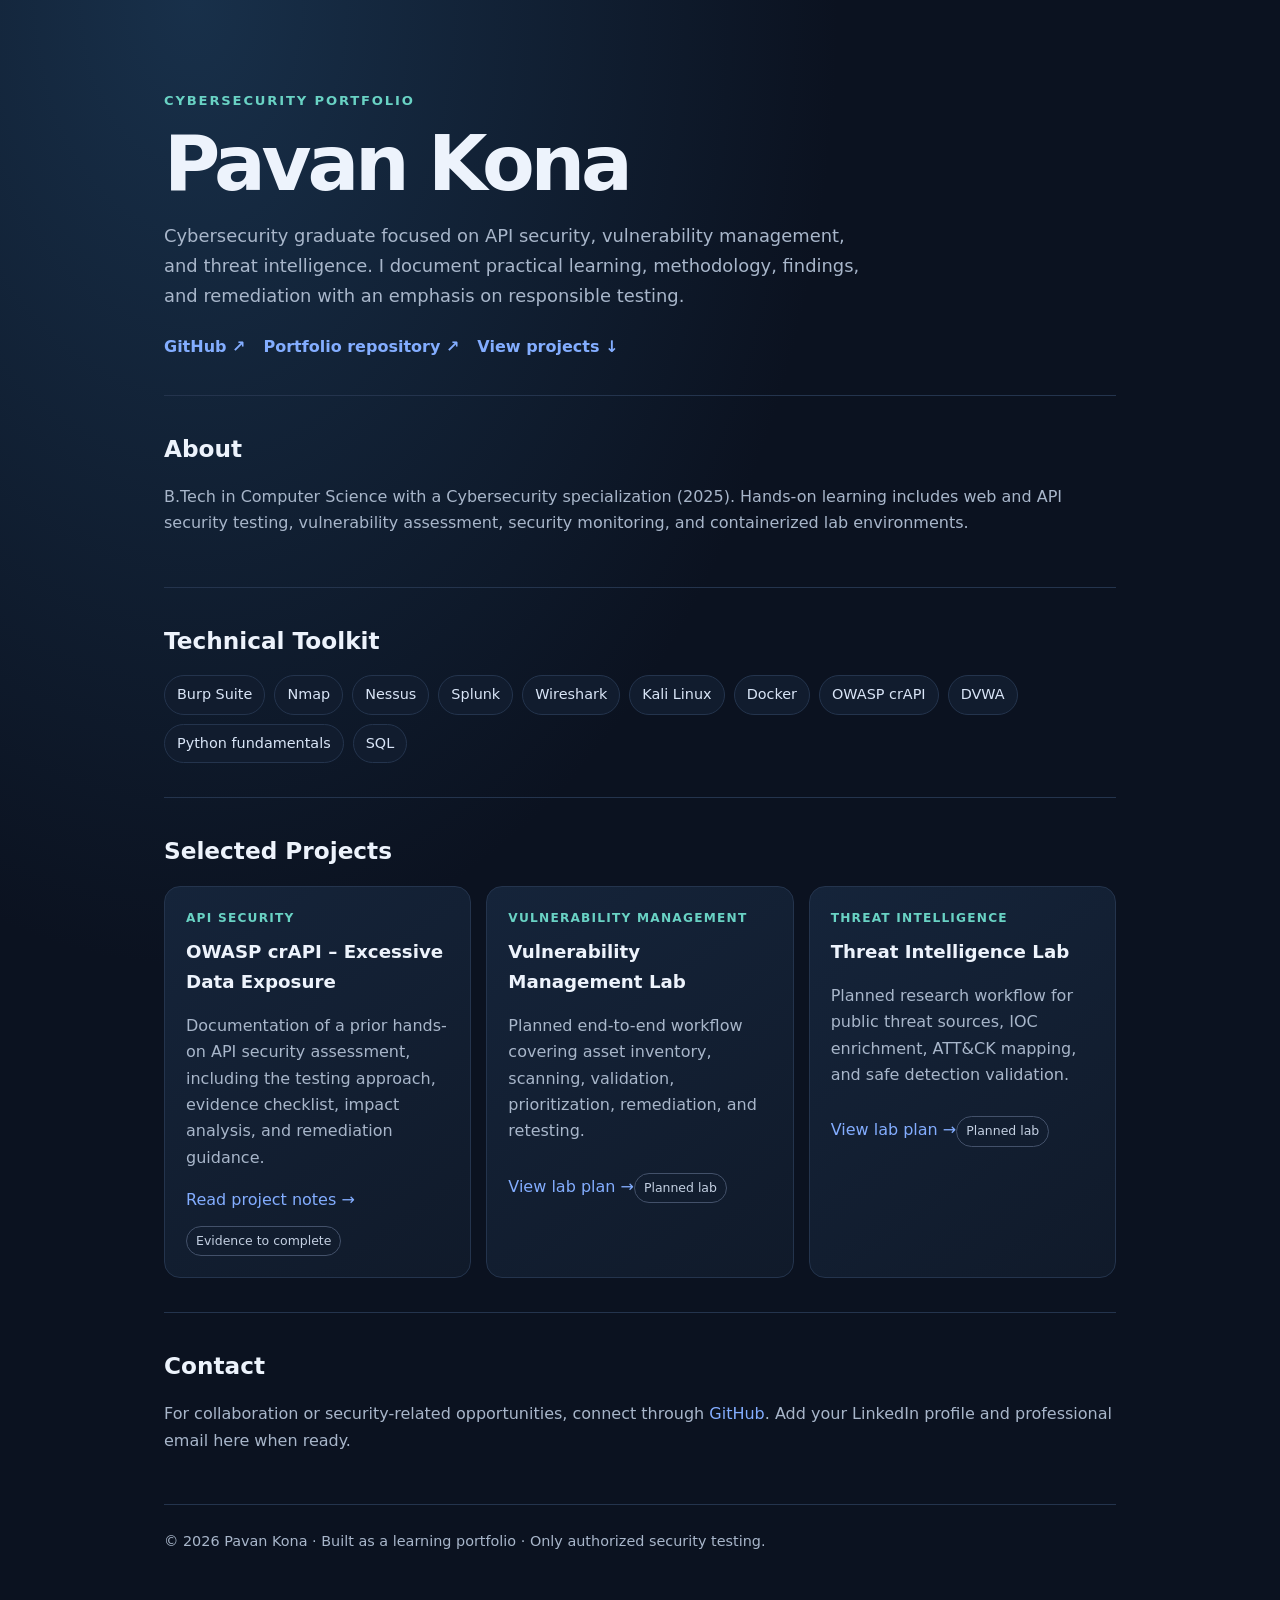
==== index.html @ 39f496d9 "Add portfolio file: index.html" ====
<!doctype html>
<html lang="en">
<head>
  <meta charset="utf-8">
  <meta name="viewport" content="width=device-width, initial-scale=1">
  <meta name="description" content="Pavan Kona's cybersecurity portfolio — API security, vulnerability management and threat intelligence.">
  <meta name="theme-color" content="#0b1220">
  <title>Pavan Kona | Cybersecurity Portfolio</title>
  <style>
    :root{color-scheme:dark;--bg:#0b1220;--panel:#121d30;--text:#edf3fc;--muted:#a8b6ca;--line:#24344d;--accent:#69d2c4;--blue:#83adff}
    *{box-sizing:border-box}body{margin:0;background:radial-gradient(ellipse at 15% 0%,#18304a 0,transparent 42%),var(--bg);color:var(--text);font:16px/1.65 Inter,ui-sans-serif,system-ui,-apple-system,"Segoe UI",sans-serif}
    a{color:var(--blue);text-decoration:none}a:hover{text-decoration:underline}.wrap{max-width:1000px;margin:auto;padding:48px 24px 72px}
    header{padding:42px 0 34px;border-bottom:1px solid var(--line)}.eyebrow{color:var(--accent);font-size:.82rem;font-weight:700;letter-spacing:.14em;text-transform:uppercase}
    h1{font-size:clamp(2.5rem,7vw,4.8rem);line-height:1.04;letter-spacing:-.055em;margin:12px 0}header p{color:var(--muted);max-width:700px;font-size:1.12rem}
    .links{display:flex;gap:18px;flex-wrap:wrap;margin-top:24px}.links a{font-weight:650}.section{padding:34px 0;border-bottom:1px solid var(--line)}h2{font-size:1.45rem;margin:0 0 15px}p{color:var(--muted)}
    .chips{display:flex;flex-wrap:wrap;gap:9px}.chip{border:1px solid var(--line);background:#111c2e;color:#d9e5f7;border-radius:999px;padding:7px 12px;font-size:.9rem}
    .grid{display:grid;grid-template-columns:repeat(auto-fit,minmax(250px,1fr));gap:15px}.card{background:linear-gradient(145deg,#15243a,#101a2a);border:1px solid var(--line);border-radius:16px;padding:21px;min-height:210px}.card h3{margin:9px 0 7px;font-size:1.14rem}.tag{color:var(--accent);font-size:.76rem;font-weight:750;text-transform:uppercase;letter-spacing:.1em}.status{display:inline-block;margin-top:12px;padding:4px 9px;border:1px solid #43516a;border-radius:999px;color:#c4d0e2;font-size:.78rem}
    footer{padding-top:25px;color:var(--muted);font-size:.9rem}@media(max-width:600px){.wrap{padding:28px 18px 50px}header{padding-top:26px}}
  </style>
</head>
<body><main class="wrap">
  <header>
    <div class="eyebrow">Cybersecurity Portfolio</div>
    <h1>Pavan Kona</h1>
    <p>Cybersecurity graduate focused on API security, vulnerability management, and threat intelligence. I document practical learning, methodology, findings, and remediation with an emphasis on responsible testing.</p>
    <nav class="links" aria-label="Profile links"><a href="https://github.com/pavan2572">GitHub ↗</a><a href="https://github.com/pavan2572/pavan-kona-cybersecurity-portfolio">Portfolio repository ↗</a><a href="#projects">View projects ↓</a></nav>
  </header>
  <section class="section"><h2>About</h2><p>B.Tech in Computer Science with a Cybersecurity specialization (2025). Hands-on learning includes web and API security testing, vulnerability assessment, security monitoring, and containerized lab environments.</p></section>
  <section class="section"><h2>Technical Toolkit</h2><div class="chips"><span class="chip">Burp Suite</span><span class="chip">Nmap</span><span class="chip">Nessus</span><span class="chip">Splunk</span><span class="chip">Wireshark</span><span class="chip">Kali Linux</span><span class="chip">Docker</span><span class="chip">OWASP crAPI</span><span class="chip">DVWA</span><span class="chip">Python fundamentals</span><span class="chip">SQL</span></div></section>
  <section class="section" id="projects"><h2>Selected Projects</h2><div class="grid">
    <article class="card"><div class="tag">API Security</div><h3>OWASP crAPI – Excessive Data Exposure</h3><p>Documentation of a prior hands-on API security assessment, including the testing approach, evidence checklist, impact analysis, and remediation guidance.</p><a href="projects/crapi-api-security/README.md">Read project notes →</a><div class="status">Evidence to complete</div></article>
    <article class="card"><div class="tag">Vulnerability Management</div><h3>Vulnerability Management Lab</h3><p>Planned end-to-end workflow covering asset inventory, scanning, validation, prioritization, remediation, and retesting.</p><a href="projects/vulnerability-management/README.md">View lab plan →</a><div class="status">Planned lab</div></article>
    <article class="card"><div class="tag">Threat Intelligence</div><h3>Threat Intelligence Lab</h3><p>Planned research workflow for public threat sources, IOC enrichment, ATT&amp;CK mapping, and safe detection validation.</p><a href="projects/threat-intelligence/README.md">View lab plan →</a><div class="status">Planned lab</div></article>
  </div></section>
  <section class="section"><h2>Contact</h2><p>For collaboration or security-related opportunities, connect through <a href="https://github.com/pavan2572">GitHub</a>. Add your LinkedIn profile and professional email here when ready.</p></section>
  <footer>© 2026 Pavan Kona · Built as a learning portfolio · Only authorized security testing.</footer>
</main></body></html>
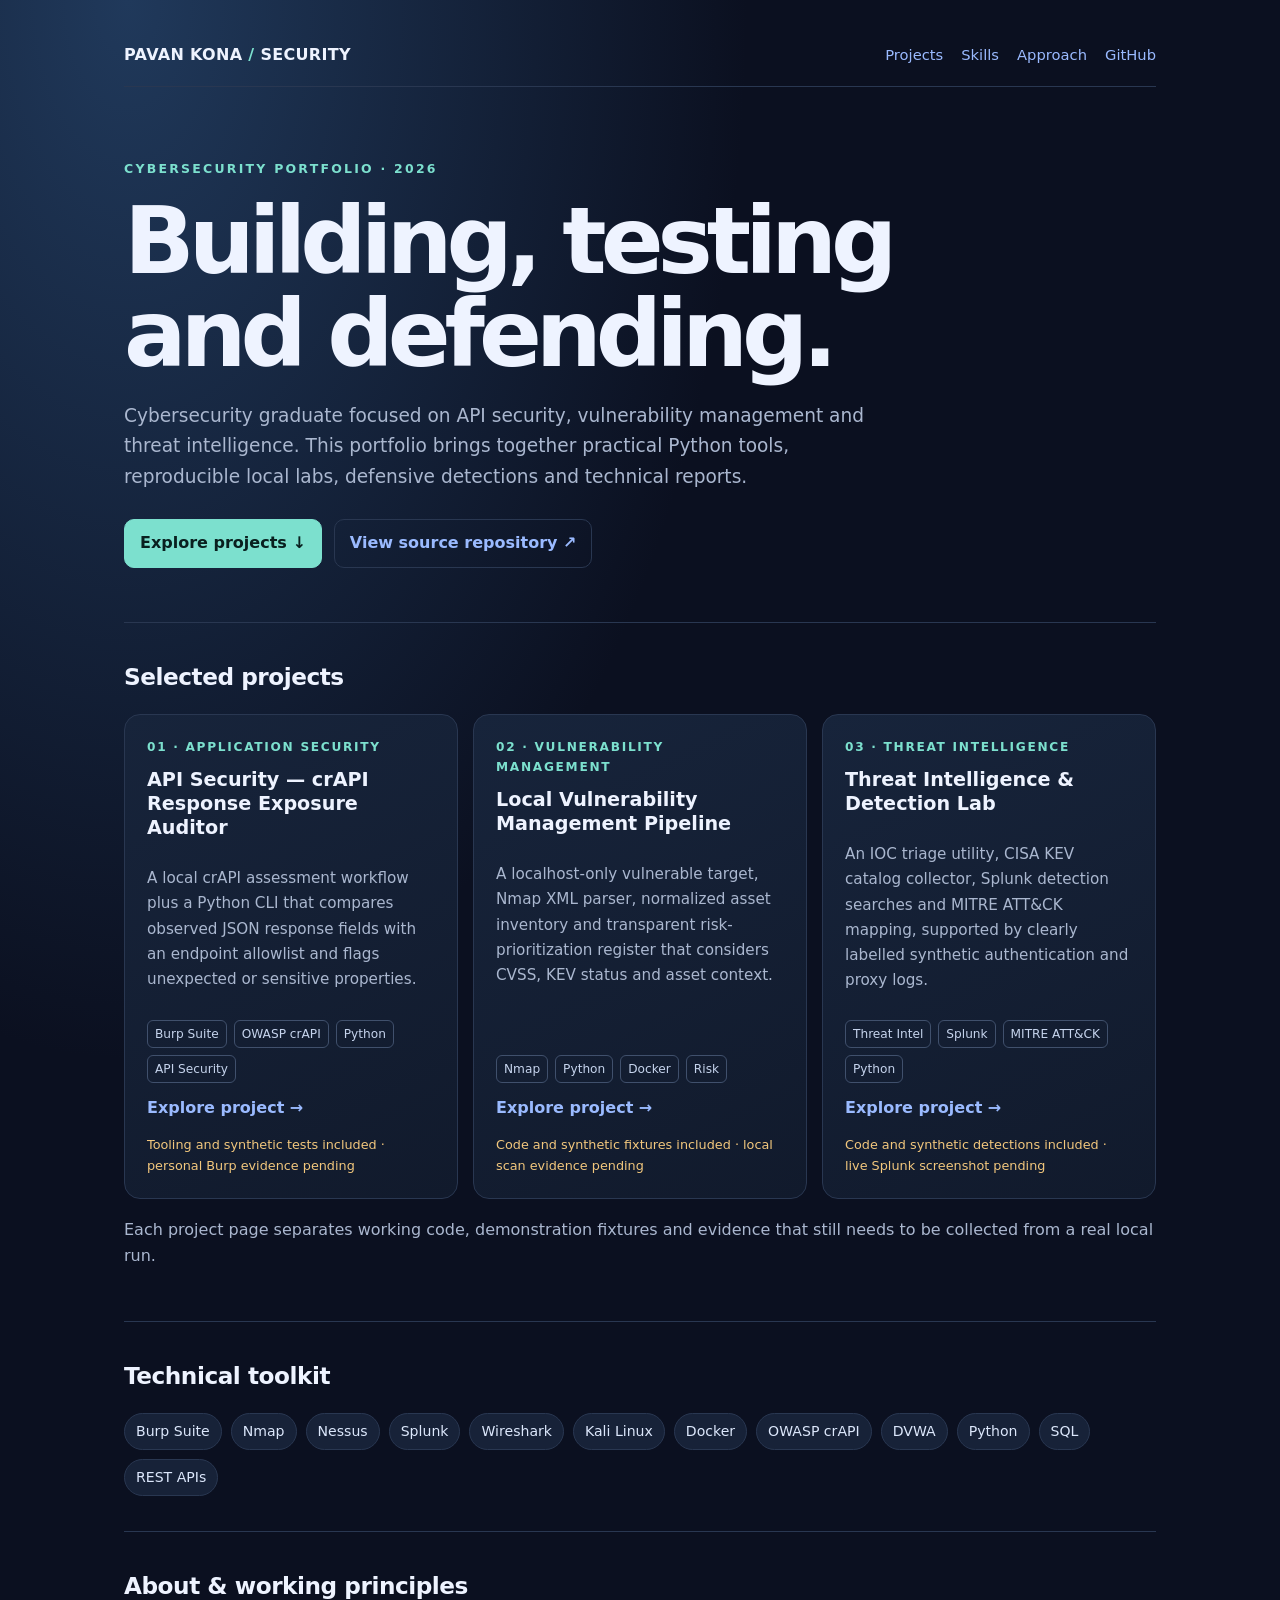
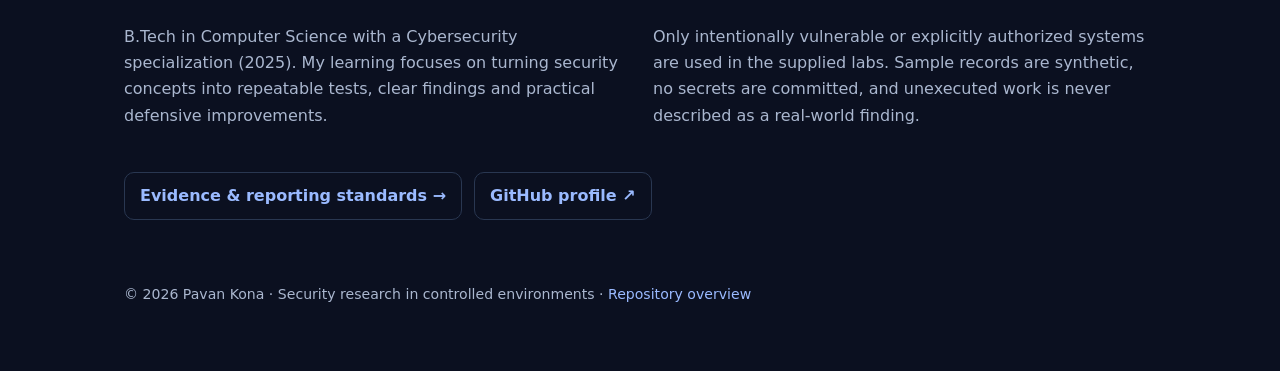
==== commit c3ef9bf4: "Build reproducible cybersecurity portfolio projects and automated tests" ====
--- a/index.html
+++ b/index.html
@@ -1,37 +1,25 @@
 <!doctype html>
 <html lang="en">
 <head>
-  <meta charset="utf-8">
-  <meta name="viewport" content="width=device-width, initial-scale=1">
-  <meta name="description" content="Pavan Kona's cybersecurity portfolio — API security, vulnerability management and threat intelligence.">
-  <meta name="theme-color" content="#0b1220">
-  <title>Pavan Kona | Cybersecurity Portfolio</title>
-  <style>
-    :root{color-scheme:dark;--bg:#0b1220;--panel:#121d30;--text:#edf3fc;--muted:#a8b6ca;--line:#24344d;--accent:#69d2c4;--blue:#83adff}
-    *{box-sizing:border-box}body{margin:0;background:radial-gradient(ellipse at 15% 0%,#18304a 0,transparent 42%),var(--bg);color:var(--text);font:16px/1.65 Inter,ui-sans-serif,system-ui,-apple-system,"Segoe UI",sans-serif}
-    a{color:var(--blue);text-decoration:none}a:hover{text-decoration:underline}.wrap{max-width:1000px;margin:auto;padding:48px 24px 72px}
-    header{padding:42px 0 34px;border-bottom:1px solid var(--line)}.eyebrow{color:var(--accent);font-size:.82rem;font-weight:700;letter-spacing:.14em;text-transform:uppercase}
-    h1{font-size:clamp(2.5rem,7vw,4.8rem);line-height:1.04;letter-spacing:-.055em;margin:12px 0}header p{color:var(--muted);max-width:700px;font-size:1.12rem}
-    .links{display:flex;gap:18px;flex-wrap:wrap;margin-top:24px}.links a{font-weight:650}.section{padding:34px 0;border-bottom:1px solid var(--line)}h2{font-size:1.45rem;margin:0 0 15px}p{color:var(--muted)}
-    .chips{display:flex;flex-wrap:wrap;gap:9px}.chip{border:1px solid var(--line);background:#111c2e;color:#d9e5f7;border-radius:999px;padding:7px 12px;font-size:.9rem}
-    .grid{display:grid;grid-template-columns:repeat(auto-fit,minmax(250px,1fr));gap:15px}.card{background:linear-gradient(145deg,#15243a,#101a2a);border:1px solid var(--line);border-radius:16px;padding:21px;min-height:210px}.card h3{margin:9px 0 7px;font-size:1.14rem}.tag{color:var(--accent);font-size:.76rem;font-weight:750;text-transform:uppercase;letter-spacing:.1em}.status{display:inline-block;margin-top:12px;padding:4px 9px;border:1px solid #43516a;border-radius:999px;color:#c4d0e2;font-size:.78rem}
-    footer{padding-top:25px;color:var(--muted);font-size:.9rem}@media(max-width:600px){.wrap{padding:28px 18px 50px}header{padding-top:26px}}
-  </style>
+<meta charset="utf-8">
+<meta name="viewport" content="width=device-width,initial-scale=1">
+<meta name="description" content="Pavan Kona's cybersecurity portfolio: API security, vulnerability management, threat intelligence and defensive engineering.">
+<meta name="theme-color" content="#0b1020">
+<title>Pavan Kona | Cybersecurity</title>
+<style>
+:root{color-scheme:dark;--bg:#0b1020;--panel:#121a2c;--panel2:#172238;--ink:#eef3ff;--muted:#aab7cf;--line:#293751;--accent:#7ce0ce;--blue:#9abaff;--amber:#f2c77d}
+*{box-sizing:border-box}html{scroll-behavior:smooth}body{margin:0;background:radial-gradient(ellipse at 10% 0%,#20395b 0,transparent 38%),var(--bg);color:var(--ink);font:16px/1.65 Inter,ui-sans-serif,system-ui,-apple-system,"Segoe UI",sans-serif}a{color:var(--blue);text-decoration:none}a:hover{text-decoration:underline}.wrap{max-width:1080px;margin:auto;padding:34px 24px 64px}.top{display:flex;justify-content:space-between;gap:18px;align-items:center;border-bottom:1px solid var(--line);padding:8px 0 18px}.brand{font-weight:750;letter-spacing:.02em}.nav{display:flex;gap:18px;flex-wrap:wrap;font-size:.92rem}.hero{padding:72px 0 54px;max-width:820px}.eyebrow{color:var(--accent);font-size:.78rem;letter-spacing:.18em;text-transform:uppercase;font-weight:800}.hero h1{font-size:clamp(3rem,8vw,5.8rem);line-height:1;letter-spacing:-.065em;margin:15px 0 20px}.hero p{font-size:1.16rem;color:var(--muted);max-width:740px}.actions{display:flex;gap:12px;flex-wrap:wrap;margin-top:27px}.action{display:inline-block;border:1px solid var(--line);border-radius:10px;padding:10px 15px;font-weight:700}.action.primary{background:var(--accent);color:#09201f;border-color:var(--accent)}section{padding:35px 0;border-top:1px solid var(--line)}h2{font-size:1.45rem;margin:0 0 18px;letter-spacing:-.02em}.muted{color:var(--muted)}.chips{display:flex;gap:9px;flex-wrap:wrap}.chip{background:var(--panel2);border:1px solid var(--line);border-radius:999px;padding:6px 11px;font-size:.88rem;color:#dce7fb}.grid{display:grid;grid-template-columns:repeat(auto-fit,minmax(260px,1fr));gap:15px}.card{background:linear-gradient(155deg,#17243b,#111a2c);border:1px solid var(--line);border-radius:16px;padding:22px;display:flex;flex-direction:column;min-height:278px}.kicker{color:var(--accent);font-size:.76rem;letter-spacing:.14em;text-transform:uppercase;font-weight:800}.card h3{font-size:1.2rem;line-height:1.25;margin:11px 0}.card p{color:var(--muted);font-size:.95rem;flex:1}.card a{font-weight:700}.tags{display:flex;gap:7px;flex-wrap:wrap;margin:12px 0}.tag{border:1px solid #40506c;border-radius:6px;padding:3px 7px;color:#c6d4ed;font-size:.76rem}.status{font-size:.8rem;color:var(--amber);margin-top:12px}.two{display:grid;grid-template-columns:1fr 1fr;gap:26px}.two p{margin-top:0;color:var(--muted)}footer{padding-top:28px;color:var(--muted);font-size:.88rem}@media(max-width:650px){.wrap{padding:20px 17px 45px}.top{align-items:flex-start;flex-direction:column}.hero{padding:48px 0 38px}.two{grid-template-columns:1fr}}
+</style>
 </head>
 <body><main class="wrap">
-  <header>
-    <div class="eyebrow">Cybersecurity Portfolio</div>
-    <h1>Pavan Kona</h1>
-    <p>Cybersecurity graduate focused on API security, vulnerability management, and threat intelligence. I document practical learning, methodology, findings, and remediation with an emphasis on responsible testing.</p>
-    <nav class="links" aria-label="Profile links"><a href="https://github.com/pavan2572">GitHub ↗</a><a href="https://github.com/pavan2572/pavan-kona-cybersecurity-portfolio">Portfolio repository ↗</a><a href="#projects">View projects ↓</a></nav>
-  </header>
-  <section class="section"><h2>About</h2><p>B.Tech in Computer Science with a Cybersecurity specialization (2025). Hands-on learning includes web and API security testing, vulnerability assessment, security monitoring, and containerized lab environments.</p></section>
-  <section class="section"><h2>Technical Toolkit</h2><div class="chips"><span class="chip">Burp Suite</span><span class="chip">Nmap</span><span class="chip">Nessus</span><span class="chip">Splunk</span><span class="chip">Wireshark</span><span class="chip">Kali Linux</span><span class="chip">Docker</span><span class="chip">OWASP crAPI</span><span class="chip">DVWA</span><span class="chip">Python fundamentals</span><span class="chip">SQL</span></div></section>
-  <section class="section" id="projects"><h2>Selected Projects</h2><div class="grid">
-    <article class="card"><div class="tag">API Security</div><h3>OWASP crAPI – Excessive Data Exposure</h3><p>Documentation of a prior hands-on API security assessment, including the testing approach, evidence checklist, impact analysis, and remediation guidance.</p><a href="projects/crapi-api-security/README.md">Read project notes →</a><div class="status">Evidence to complete</div></article>
-    <article class="card"><div class="tag">Vulnerability Management</div><h3>Vulnerability Management Lab</h3><p>Planned end-to-end workflow covering asset inventory, scanning, validation, prioritization, remediation, and retesting.</p><a href="projects/vulnerability-management/README.md">View lab plan →</a><div class="status">Planned lab</div></article>
-    <article class="card"><div class="tag">Threat Intelligence</div><h3>Threat Intelligence Lab</h3><p>Planned research workflow for public threat sources, IOC enrichment, ATT&amp;CK mapping, and safe detection validation.</p><a href="projects/threat-intelligence/README.md">View lab plan →</a><div class="status">Planned lab</div></article>
-  </div></section>
-  <section class="section"><h2>Contact</h2><p>For collaboration or security-related opportunities, connect through <a href="https://github.com/pavan2572">GitHub</a>. Add your LinkedIn profile and professional email here when ready.</p></section>
-  <footer>© 2026 Pavan Kona · Built as a learning portfolio · Only authorized security testing.</footer>
-</main></body></html>
+<header class="top"><div class="brand">PAVAN KONA <span style="color:var(--accent)">/</span> SECURITY</div><nav class="nav"><a href="#projects">Projects</a><a href="#skills">Skills</a><a href="#approach">Approach</a><a href="https://github.com/pavan2572">GitHub</a></nav></header>
+<div class="hero"><div class="eyebrow">Cybersecurity portfolio · 2026</div><h1>Building, testing<br>and defending.</h1><p>Cybersecurity graduate focused on API security, vulnerability management and threat intelligence. This portfolio brings together practical Python tools, reproducible local labs, defensive detections and technical reports.</p><div class="actions"><a class="action primary" href="#projects">Explore projects ↓</a><a class="action" href="https://github.com/pavan2572/pavan-kona-cybersecurity-portfolio">View source repository ↗</a></div></div>
+<section id="projects"><h2>Selected projects</h2><div class="grid">
+<article class="card"><div class="kicker">01 · Application security</div><h3>API Security — crAPI Response Exposure Auditor</h3><p>A local crAPI assessment workflow plus a Python CLI that compares observed JSON response fields with an endpoint allowlist and flags unexpected or sensitive properties.</p><div class="tags"><span class="tag">Burp Suite</span><span class="tag">OWASP crAPI</span><span class="tag">Python</span><span class="tag">API Security</span></div><a href="projects/crapi-api-security/README.md">Explore project →</a><div class="status">Tooling and synthetic tests included · personal Burp evidence pending</div></article>
+<article class="card"><div class="kicker">02 · Vulnerability management</div><h3>Local Vulnerability Management Pipeline</h3><p>A localhost-only vulnerable target, Nmap XML parser, normalized asset inventory and transparent risk-prioritization register that considers CVSS, KEV status and asset context.</p><div class="tags"><span class="tag">Nmap</span><span class="tag">Python</span><span class="tag">Docker</span><span class="tag">Risk</span></div><a href="projects/vulnerability-management/README.md">Explore project →</a><div class="status">Code and synthetic fixtures included · local scan evidence pending</div></article>
+<article class="card"><div class="kicker">03 · Threat intelligence</div><h3>Threat Intelligence & Detection Lab</h3><p>An IOC triage utility, CISA KEV catalog collector, Splunk detection searches and MITRE ATT&amp;CK mapping, supported by clearly labelled synthetic authentication and proxy logs.</p><div class="tags"><span class="tag">Threat Intel</span><span class="tag">Splunk</span><span class="tag">MITRE ATT&amp;CK</span><span class="tag">Python</span></div><a href="projects/threat-intelligence/README.md">Explore project →</a><div class="status">Code and synthetic detections included · live Splunk screenshot pending</div></article>
+</div><p class="muted" style="margin-top:18px">Each project page separates working code, demonstration fixtures and evidence that still needs to be collected from a real local run.</p></section>
+<section id="skills"><h2>Technical toolkit</h2><div class="chips"><span class="chip">Burp Suite</span><span class="chip">Nmap</span><span class="chip">Nessus</span><span class="chip">Splunk</span><span class="chip">Wireshark</span><span class="chip">Kali Linux</span><span class="chip">Docker</span><span class="chip">OWASP crAPI</span><span class="chip">DVWA</span><span class="chip">Python</span><span class="chip">SQL</span><span class="chip">REST APIs</span></div></section>
+<section id="approach"><h2>About & working principles</h2><div class="two"><div><p>B.Tech in Computer Science with a Cybersecurity specialization (2025). My learning focuses on turning security concepts into repeatable tests, clear findings and practical defensive improvements.</p></div><div><p>Only intentionally vulnerable or explicitly authorized systems are used in the supplied labs. Sample records are synthetic, no secrets are committed, and unexecuted work is never described as a real-world finding.</p></div></div><div class="actions"><a class="action" href="docs/portfolio-evidence-guide.md">Evidence & reporting standards →</a><a class="action" href="https://github.com/pavan2572">GitHub profile ↗</a></div></section>
+<footer>© 2026 Pavan Kona · Security research in controlled environments · <a href="README.md">Repository overview</a></footer>
+</main></body></html>
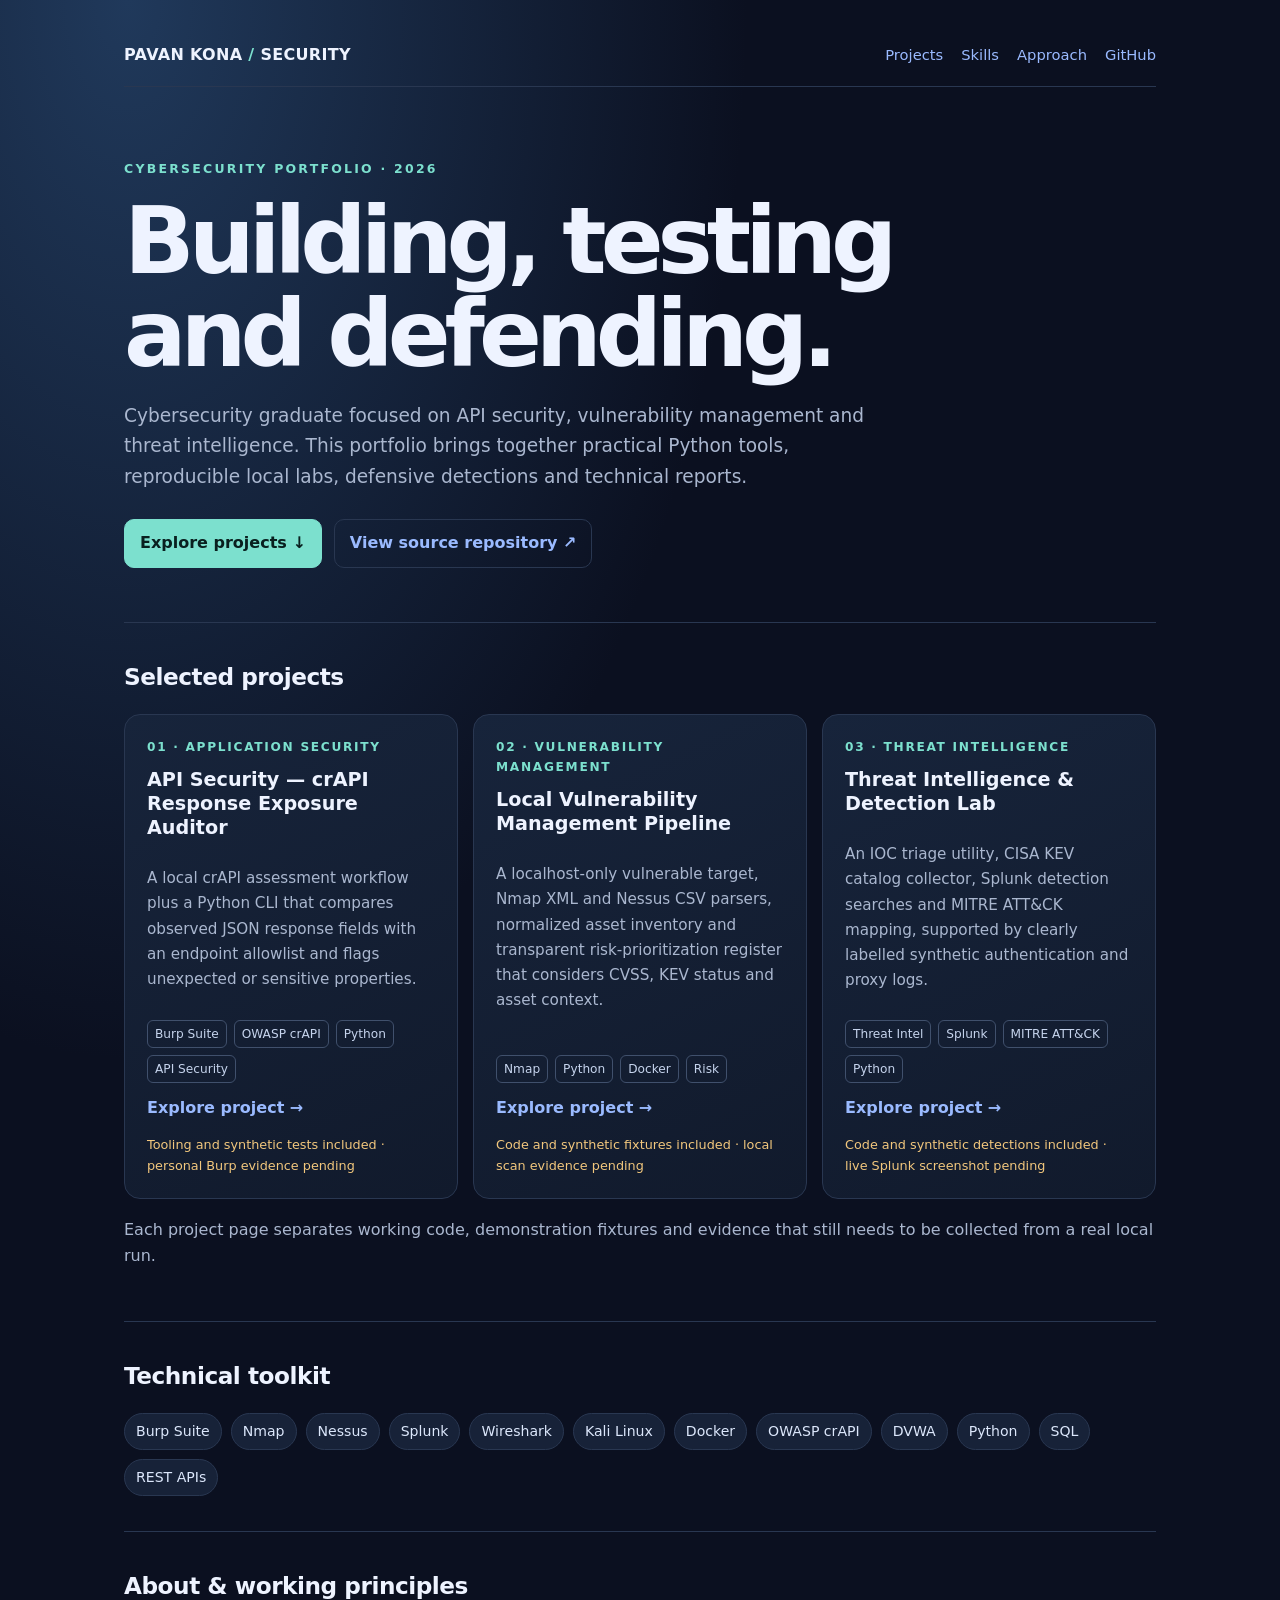
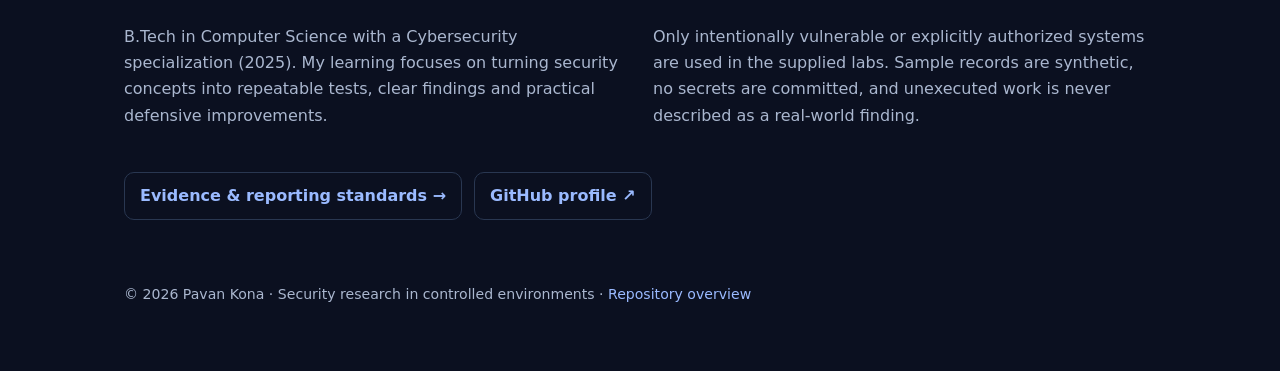
==== commit d7d13b5a: "Document Nessus import in portfolio project" ====
--- a/index.html
+++ b/index.html
@@ -15,11 +15,11 @@
 <header class="top"><div class="brand">PAVAN KONA <span style="color:var(--accent)">/</span> SECURITY</div><nav class="nav"><a href="#projects">Projects</a><a href="#skills">Skills</a><a href="#approach">Approach</a><a href="https://github.com/pavan2572">GitHub</a></nav></header>
 <div class="hero"><div class="eyebrow">Cybersecurity portfolio · 2026</div><h1>Building, testing<br>and defending.</h1><p>Cybersecurity graduate focused on API security, vulnerability management and threat intelligence. This portfolio brings together practical Python tools, reproducible local labs, defensive detections and technical reports.</p><div class="actions"><a class="action primary" href="#projects">Explore projects ↓</a><a class="action" href="https://github.com/pavan2572/pavan-kona-cybersecurity-portfolio">View source repository ↗</a></div></div>
 <section id="projects"><h2>Selected projects</h2><div class="grid">
-<article class="card"><div class="kicker">01 · Application security</div><h3>API Security — crAPI Response Exposure Auditor</h3><p>A local crAPI assessment workflow plus a Python CLI that compares observed JSON response fields with an endpoint allowlist and flags unexpected or sensitive properties.</p><div class="tags"><span class="tag">Burp Suite</span><span class="tag">OWASP crAPI</span><span class="tag">Python</span><span class="tag">API Security</span></div><a href="projects/crapi-api-security/README.md">Explore project →</a><div class="status">Tooling and synthetic tests included · personal Burp evidence pending</div></article>
-<article class="card"><div class="kicker">02 · Vulnerability management</div><h3>Local Vulnerability Management Pipeline</h3><p>A localhost-only vulnerable target, Nmap XML parser, normalized asset inventory and transparent risk-prioritization register that considers CVSS, KEV status and asset context.</p><div class="tags"><span class="tag">Nmap</span><span class="tag">Python</span><span class="tag">Docker</span><span class="tag">Risk</span></div><a href="projects/vulnerability-management/README.md">Explore project →</a><div class="status">Code and synthetic fixtures included · local scan evidence pending</div></article>
-<article class="card"><div class="kicker">03 · Threat intelligence</div><h3>Threat Intelligence & Detection Lab</h3><p>An IOC triage utility, CISA KEV catalog collector, Splunk detection searches and MITRE ATT&amp;CK mapping, supported by clearly labelled synthetic authentication and proxy logs.</p><div class="tags"><span class="tag">Threat Intel</span><span class="tag">Splunk</span><span class="tag">MITRE ATT&amp;CK</span><span class="tag">Python</span></div><a href="projects/threat-intelligence/README.md">Explore project →</a><div class="status">Code and synthetic detections included · live Splunk screenshot pending</div></article>
+<article class="card"><div class="kicker">01 · Application security</div><h3>API Security — crAPI Response Exposure Auditor</h3><p>A local crAPI assessment workflow plus a Python CLI that compares observed JSON response fields with an endpoint allowlist and flags unexpected or sensitive properties.</p><div class="tags"><span class="tag">Burp Suite</span><span class="tag">OWASP crAPI</span><span class="tag">Python</span><span class="tag">API Security</span></div><a href="projects/api-security.html">Explore project →</a><div class="status">Tooling and synthetic tests included · personal Burp evidence pending</div></article>
+<article class="card"><div class="kicker">02 · Vulnerability management</div><h3>Local Vulnerability Management Pipeline</h3><p>A localhost-only vulnerable target, Nmap XML and Nessus CSV parsers, normalized asset inventory and transparent risk-prioritization register that considers CVSS, KEV status and asset context.</p><div class="tags"><span class="tag">Nmap</span><span class="tag">Python</span><span class="tag">Docker</span><span class="tag">Risk</span></div><a href="projects/vulnerability-management.html">Explore project →</a><div class="status">Code and synthetic fixtures included · local scan evidence pending</div></article>
+<article class="card"><div class="kicker">03 · Threat intelligence</div><h3>Threat Intelligence & Detection Lab</h3><p>An IOC triage utility, CISA KEV catalog collector, Splunk detection searches and MITRE ATT&amp;CK mapping, supported by clearly labelled synthetic authentication and proxy logs.</p><div class="tags"><span class="tag">Threat Intel</span><span class="tag">Splunk</span><span class="tag">MITRE ATT&amp;CK</span><span class="tag">Python</span></div><a href="projects/threat-intelligence.html">Explore project →</a><div class="status">Code and synthetic detections included · live Splunk screenshot pending</div></article>
 </div><p class="muted" style="margin-top:18px">Each project page separates working code, demonstration fixtures and evidence that still needs to be collected from a real local run.</p></section>
 <section id="skills"><h2>Technical toolkit</h2><div class="chips"><span class="chip">Burp Suite</span><span class="chip">Nmap</span><span class="chip">Nessus</span><span class="chip">Splunk</span><span class="chip">Wireshark</span><span class="chip">Kali Linux</span><span class="chip">Docker</span><span class="chip">OWASP crAPI</span><span class="chip">DVWA</span><span class="chip">Python</span><span class="chip">SQL</span><span class="chip">REST APIs</span></div></section>
-<section id="approach"><h2>About & working principles</h2><div class="two"><div><p>B.Tech in Computer Science with a Cybersecurity specialization (2025). My learning focuses on turning security concepts into repeatable tests, clear findings and practical defensive improvements.</p></div><div><p>Only intentionally vulnerable or explicitly authorized systems are used in the supplied labs. Sample records are synthetic, no secrets are committed, and unexecuted work is never described as a real-world finding.</p></div></div><div class="actions"><a class="action" href="docs/portfolio-evidence-guide.md">Evidence & reporting standards →</a><a class="action" href="https://github.com/pavan2572">GitHub profile ↗</a></div></section>
-<footer>© 2026 Pavan Kona · Security research in controlled environments · <a href="README.md">Repository overview</a></footer>
+<section id="approach"><h2>About & working principles</h2><div class="two"><div><p>B.Tech in Computer Science with a Cybersecurity specialization (2025). My learning focuses on turning security concepts into repeatable tests, clear findings and practical defensive improvements.</p></div><div><p>Only intentionally vulnerable or explicitly authorized systems are used in the supplied labs. Sample records are synthetic, no secrets are committed, and unexecuted work is never described as a real-world finding.</p></div></div><div class="actions"><a class="action" href="https://github.com/pavan2572/pavan-kona-cybersecurity-portfolio/blob/main/docs/portfolio-evidence-guide.md">Evidence & reporting standards →</a><a class="action" href="https://github.com/pavan2572">GitHub profile ↗</a></div></section>
+<footer>© 2026 Pavan Kona · Security research in controlled environments · <a href="https://github.com/pavan2572/pavan-kona-cybersecurity-portfolio/blob/main/README.md">Repository overview</a></footer>
 </main></body></html>
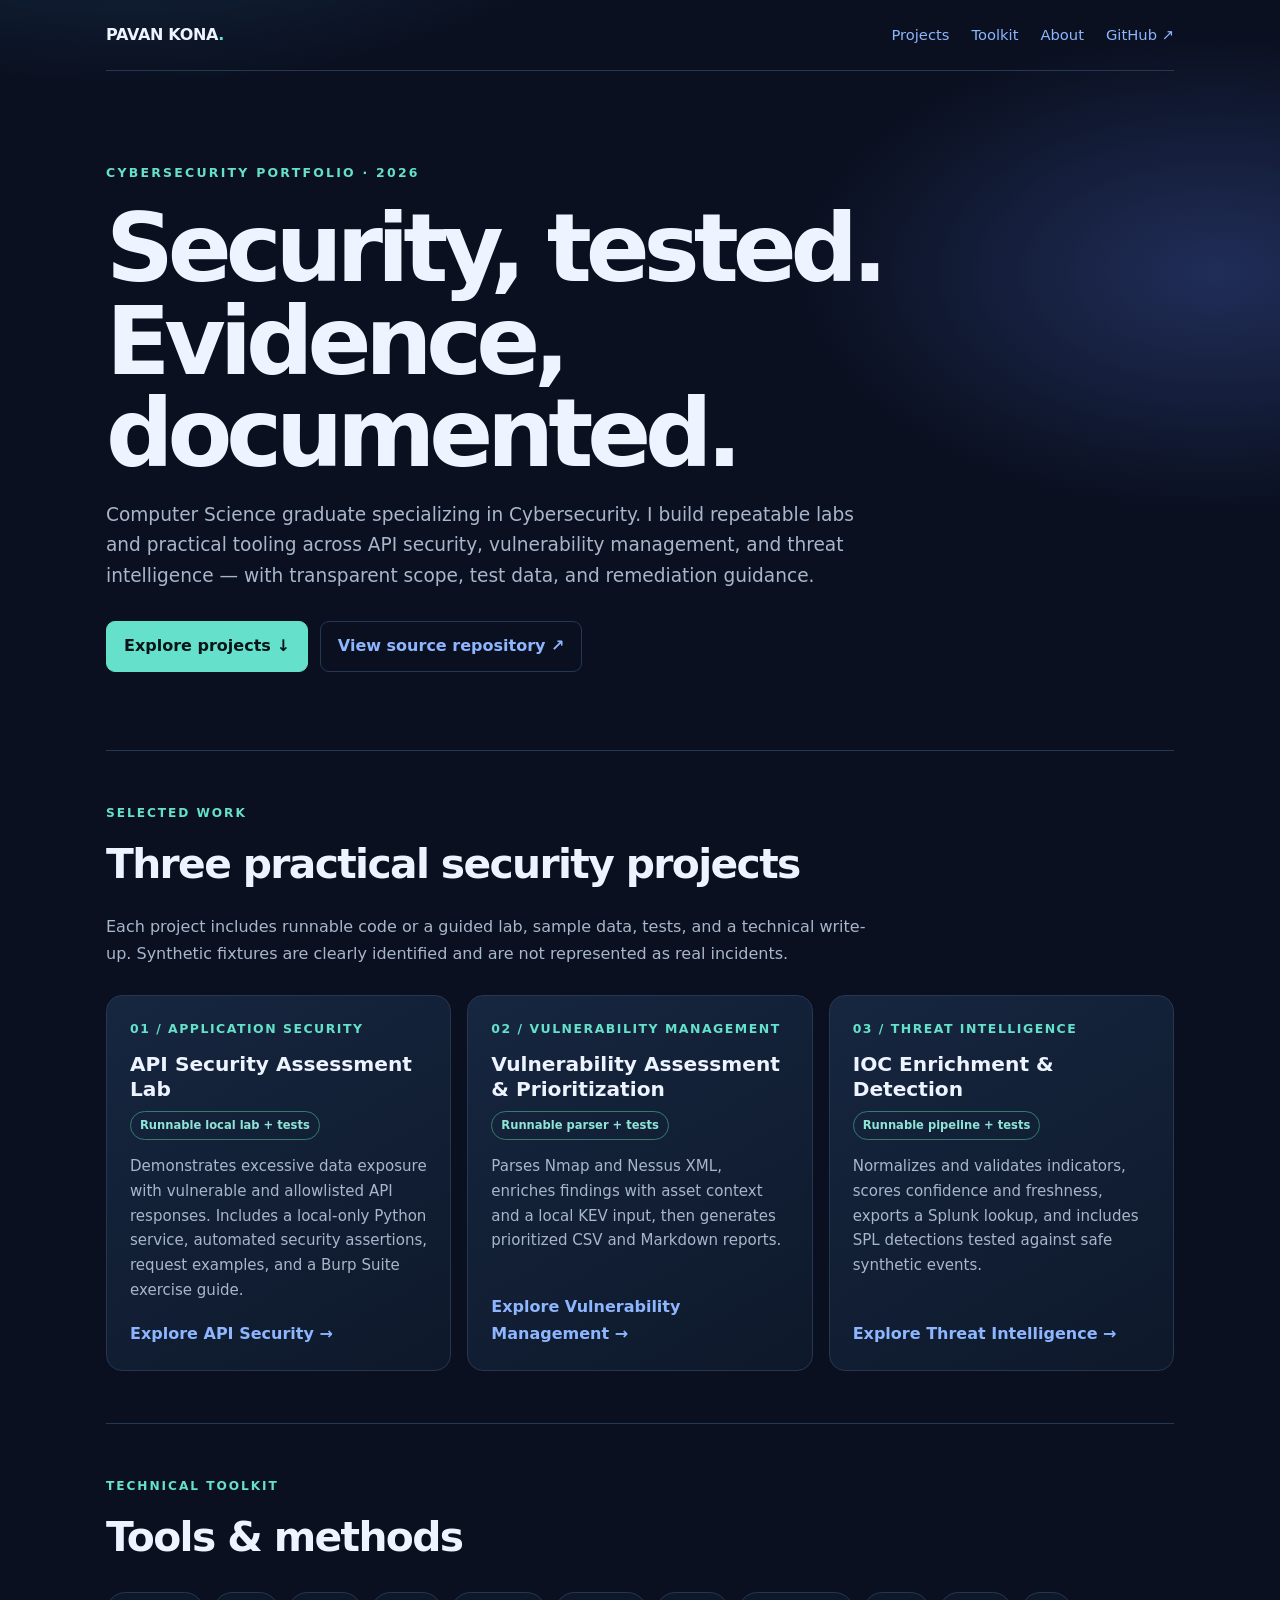
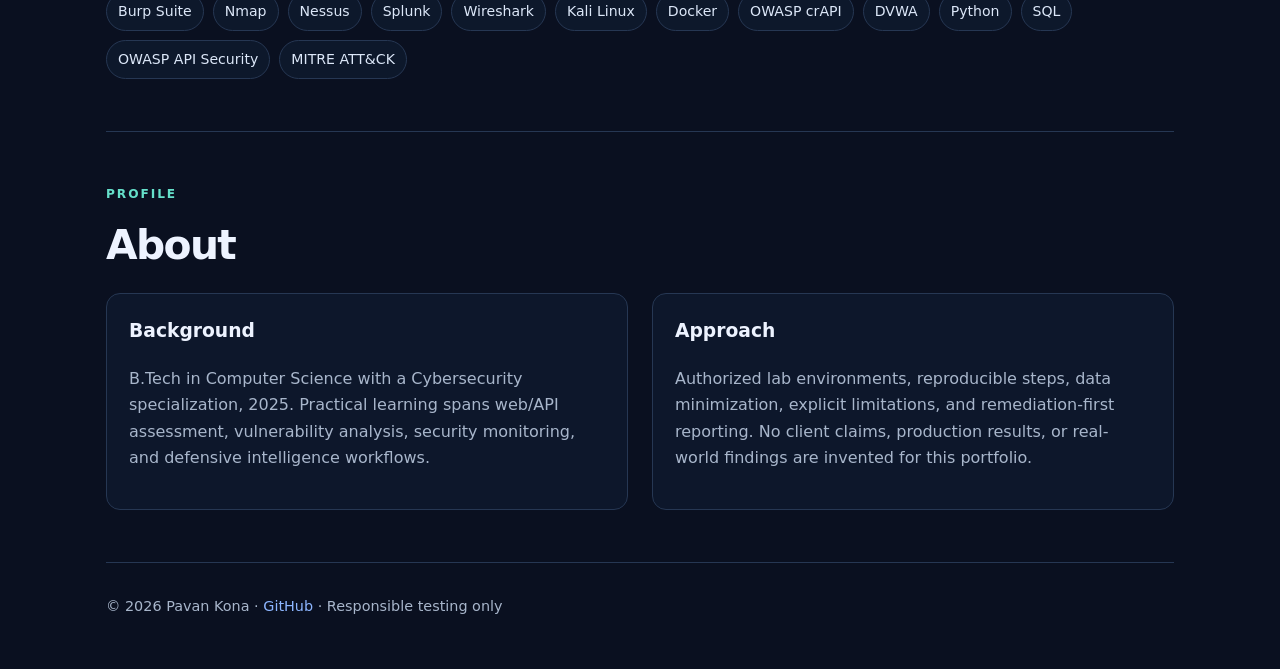
==== commit b1acf4eb: "Build reproducible cybersecurity portfolio labs and professional site" ====
--- a/index.html
+++ b/index.html
@@ -1,25 +1,25 @@
 <!doctype html>
 <html lang="en">
 <head>
-<meta charset="utf-8">
-<meta name="viewport" content="width=device-width,initial-scale=1">
-<meta name="description" content="Pavan Kona's cybersecurity portfolio: API security, vulnerability management, threat intelligence and defensive engineering.">
-<meta name="theme-color" content="#0b1020">
-<title>Pavan Kona | Cybersecurity</title>
+<meta charset="utf-8"><meta name="viewport" content="width=device-width, initial-scale=1">
+<meta name="description" content="Pavan Kona — cybersecurity portfolio: API security, vulnerability management, and threat intelligence.">
+<meta name="theme-color" content="#0a1020"><title>Pavan Kona | Cybersecurity</title>
 <style>
-:root{color-scheme:dark;--bg:#0b1020;--panel:#121a2c;--panel2:#172238;--ink:#eef3ff;--muted:#aab7cf;--line:#293751;--accent:#7ce0ce;--blue:#9abaff;--amber:#f2c77d}
-*{box-sizing:border-box}html{scroll-behavior:smooth}body{margin:0;background:radial-gradient(ellipse at 10% 0%,#20395b 0,transparent 38%),var(--bg);color:var(--ink);font:16px/1.65 Inter,ui-sans-serif,system-ui,-apple-system,"Segoe UI",sans-serif}a{color:var(--blue);text-decoration:none}a:hover{text-decoration:underline}.wrap{max-width:1080px;margin:auto;padding:34px 24px 64px}.top{display:flex;justify-content:space-between;gap:18px;align-items:center;border-bottom:1px solid var(--line);padding:8px 0 18px}.brand{font-weight:750;letter-spacing:.02em}.nav{display:flex;gap:18px;flex-wrap:wrap;font-size:.92rem}.hero{padding:72px 0 54px;max-width:820px}.eyebrow{color:var(--accent);font-size:.78rem;letter-spacing:.18em;text-transform:uppercase;font-weight:800}.hero h1{font-size:clamp(3rem,8vw,5.8rem);line-height:1;letter-spacing:-.065em;margin:15px 0 20px}.hero p{font-size:1.16rem;color:var(--muted);max-width:740px}.actions{display:flex;gap:12px;flex-wrap:wrap;margin-top:27px}.action{display:inline-block;border:1px solid var(--line);border-radius:10px;padding:10px 15px;font-weight:700}.action.primary{background:var(--accent);color:#09201f;border-color:var(--accent)}section{padding:35px 0;border-top:1px solid var(--line)}h2{font-size:1.45rem;margin:0 0 18px;letter-spacing:-.02em}.muted{color:var(--muted)}.chips{display:flex;gap:9px;flex-wrap:wrap}.chip{background:var(--panel2);border:1px solid var(--line);border-radius:999px;padding:6px 11px;font-size:.88rem;color:#dce7fb}.grid{display:grid;grid-template-columns:repeat(auto-fit,minmax(260px,1fr));gap:15px}.card{background:linear-gradient(155deg,#17243b,#111a2c);border:1px solid var(--line);border-radius:16px;padding:22px;display:flex;flex-direction:column;min-height:278px}.kicker{color:var(--accent);font-size:.76rem;letter-spacing:.14em;text-transform:uppercase;font-weight:800}.card h3{font-size:1.2rem;line-height:1.25;margin:11px 0}.card p{color:var(--muted);font-size:.95rem;flex:1}.card a{font-weight:700}.tags{display:flex;gap:7px;flex-wrap:wrap;margin:12px 0}.tag{border:1px solid #40506c;border-radius:6px;padding:3px 7px;color:#c6d4ed;font-size:.76rem}.status{font-size:.8rem;color:var(--amber);margin-top:12px}.two{display:grid;grid-template-columns:1fr 1fr;gap:26px}.two p{margin-top:0;color:var(--muted)}footer{padding-top:28px;color:var(--muted);font-size:.88rem}@media(max-width:650px){.wrap{padding:20px 17px 45px}.top{align-items:flex-start;flex-direction:column}.hero{padding:48px 0 38px}.two{grid-template-columns:1fr}}
-</style>
-</head>
-<body><main class="wrap">
-<header class="top"><div class="brand">PAVAN KONA <span style="color:var(--accent)">/</span> SECURITY</div><nav class="nav"><a href="#projects">Projects</a><a href="#skills">Skills</a><a href="#approach">Approach</a><a href="https://github.com/pavan2572">GitHub</a></nav></header>
-<div class="hero"><div class="eyebrow">Cybersecurity portfolio · 2026</div><h1>Building, testing<br>and defending.</h1><p>Cybersecurity graduate focused on API security, vulnerability management and threat intelligence. This portfolio brings together practical Python tools, reproducible local labs, defensive detections and technical reports.</p><div class="actions"><a class="action primary" href="#projects">Explore projects ↓</a><a class="action" href="https://github.com/pavan2572/pavan-kona-cybersecurity-portfolio">View source repository ↗</a></div></div>
-<section id="projects"><h2>Selected projects</h2><div class="grid">
-<article class="card"><div class="kicker">01 · Application security</div><h3>API Security — crAPI Response Exposure Auditor</h3><p>A local crAPI assessment workflow plus a Python CLI that compares observed JSON response fields with an endpoint allowlist and flags unexpected or sensitive properties.</p><div class="tags"><span class="tag">Burp Suite</span><span class="tag">OWASP crAPI</span><span class="tag">Python</span><span class="tag">API Security</span></div><a href="projects/api-security.html">Explore project →</a><div class="status">Tooling and synthetic tests included · personal Burp evidence pending</div></article>
-<article class="card"><div class="kicker">02 · Vulnerability management</div><h3>Local Vulnerability Management Pipeline</h3><p>A localhost-only vulnerable target, Nmap XML and Nessus CSV parsers, normalized asset inventory and transparent risk-prioritization register that considers CVSS, KEV status and asset context.</p><div class="tags"><span class="tag">Nmap</span><span class="tag">Python</span><span class="tag">Docker</span><span class="tag">Risk</span></div><a href="projects/vulnerability-management.html">Explore project →</a><div class="status">Code and synthetic fixtures included · local scan evidence pending</div></article>
-<article class="card"><div class="kicker">03 · Threat intelligence</div><h3>Threat Intelligence & Detection Lab</h3><p>An IOC triage utility, CISA KEV catalog collector, Splunk detection searches and MITRE ATT&amp;CK mapping, supported by clearly labelled synthetic authentication and proxy logs.</p><div class="tags"><span class="tag">Threat Intel</span><span class="tag">Splunk</span><span class="tag">MITRE ATT&amp;CK</span><span class="tag">Python</span></div><a href="projects/threat-intelligence.html">Explore project →</a><div class="status">Code and synthetic detections included · live Splunk screenshot pending</div></article>
-</div><p class="muted" style="margin-top:18px">Each project page separates working code, demonstration fixtures and evidence that still needs to be collected from a real local run.</p></section>
-<section id="skills"><h2>Technical toolkit</h2><div class="chips"><span class="chip">Burp Suite</span><span class="chip">Nmap</span><span class="chip">Nessus</span><span class="chip">Splunk</span><span class="chip">Wireshark</span><span class="chip">Kali Linux</span><span class="chip">Docker</span><span class="chip">OWASP crAPI</span><span class="chip">DVWA</span><span class="chip">Python</span><span class="chip">SQL</span><span class="chip">REST APIs</span></div></section>
-<section id="approach"><h2>About & working principles</h2><div class="two"><div><p>B.Tech in Computer Science with a Cybersecurity specialization (2025). My learning focuses on turning security concepts into repeatable tests, clear findings and practical defensive improvements.</p></div><div><p>Only intentionally vulnerable or explicitly authorized systems are used in the supplied labs. Sample records are synthetic, no secrets are committed, and unexecuted work is never described as a real-world finding.</p></div></div><div class="actions"><a class="action" href="https://github.com/pavan2572/pavan-kona-cybersecurity-portfolio/blob/main/docs/portfolio-evidence-guide.md">Evidence & reporting standards →</a><a class="action" href="https://github.com/pavan2572">GitHub profile ↗</a></div></section>
-<footer>© 2026 Pavan Kona · Security research in controlled environments · <a href="https://github.com/pavan2572/pavan-kona-cybersecurity-portfolio/blob/main/README.md">Repository overview</a></footer>
-</main></body></html>+:root{color-scheme:dark;--bg:#0a1020;--panel:#101b31;--panel2:#14223b;--ink:#edf3ff;--muted:#a8b6cb;--line:#263753;--cyan:#65e0ca;--blue:#8db6ff;--amber:#f4c779;--max:1120px}
+*{box-sizing:border-box}html{scroll-behavior:smooth}body{margin:0;background:radial-gradient(900px 480px at 10% -10%,#1c3b58 0%,transparent 65%),radial-gradient(700px 400px at 95% 12%,#202d58 0%,transparent 60%),var(--bg);color:var(--ink);font:16px/1.65 Inter,ui-sans-serif,system-ui,-apple-system,"Segoe UI",sans-serif}
+a{color:var(--blue);text-decoration:none}a:hover{text-decoration:underline}.wrap{max-width:var(--max);margin:auto;padding:0 26px}.nav{display:flex;justify-content:space-between;align-items:center;padding:22px 0;border-bottom:1px solid var(--line)}.brand{font-weight:800;letter-spacing:-.02em;color:var(--ink)}.navlinks{display:flex;gap:22px;font-size:.92rem}.hero{padding:92px 0 78px;max-width:850px}.eyebrow{color:var(--cyan);font-size:.78rem;font-weight:800;letter-spacing:.18em;text-transform:uppercase}.hero h1{font-size:clamp(3rem,8vw,5.9rem);line-height:.98;letter-spacing:-.065em;margin:18px 0 20px}.hero p{max-width:760px;color:var(--muted);font-size:1.16rem}.actions{display:flex;gap:12px;flex-wrap:wrap;margin-top:30px}.button{display:inline-flex;align-items:center;padding:11px 17px;border-radius:9px;border:1px solid var(--line);font-weight:700}.button.primary{background:var(--cyan);color:#06151a;border-color:var(--cyan)}.section{padding:52px 0;border-top:1px solid var(--line)}.kicker{color:var(--cyan);font-size:.76rem;font-weight:800;letter-spacing:.16em;text-transform:uppercase}.section h2{font-size:clamp(1.8rem,4vw,2.55rem);letter-spacing:-.04em;margin:8px 0 14px}.lead{max-width:760px;color:var(--muted)}.cards{display:grid;grid-template-columns:repeat(3,minmax(0,1fr));gap:16px;margin-top:28px}.card{background:linear-gradient(150deg,rgba(23,39,65,.96),rgba(14,24,43,.96));border:1px solid var(--line);border-radius:16px;padding:23px;display:flex;flex-direction:column;min-height:315px}.card .number{color:var(--cyan);font-size:.78rem;font-weight:800;letter-spacing:.12em}.card h3{font-size:1.26rem;line-height:1.25;margin:12px 0 9px}.card p{color:var(--muted);font-size:.94rem;margin:0 0 18px}.card a{margin-top:auto;font-weight:750}.status{display:inline-flex;align-self:flex-start;border:1px solid #466078;color:#d6e7fa;border-radius:99px;padding:4px 9px;font-size:.72rem;font-weight:750;margin:0 0 14px}.status.done{border-color:#327c71;color:#8ee5d7}.status.build{border-color:#8b7448;color:#f5d28e}.skills{display:flex;flex-wrap:wrap;gap:9px;margin-top:20px}.skill{border:1px solid var(--line);border-radius:99px;padding:7px 11px;color:#dce7f8;background:rgba(18,31,53,.55);font-size:.88rem}.split{display:grid;grid-template-columns:1fr 1fr;gap:24px}.panel{background:rgba(16,27,49,.68);border:1px solid var(--line);border-radius:14px;padding:22px}.panel h3{margin-top:0}.panel p,.panel li{color:var(--muted)}footer{padding:32px 0 50px;color:var(--muted);font-size:.9rem;border-top:1px solid var(--line)}
+@media(max-width:850px){.cards{grid-template-columns:1fr 1fr}}@media(max-width:620px){.wrap{padding:0 18px}.nav{align-items:flex-start;gap:10px;flex-direction:column}.navlinks{gap:14px;flex-wrap:wrap}.hero{padding:68px 0 55px}.cards,.split{grid-template-columns:1fr}.card{min-height:0}}
+</style></head>
+<body><div class="wrap">
+<nav class="nav"><a class="brand" href="#top">PAVAN KONA<span style="color:var(--cyan)">.</span></a><div class="navlinks"><a href="#projects">Projects</a><a href="#skills">Toolkit</a><a href="#about">About</a><a href="https://github.com/pavan2572">GitHub ↗</a></div></nav>
+<header class="hero" id="top"><div class="eyebrow">Cybersecurity portfolio · 2026</div><h1>Security, tested.<br>Evidence, documented.</h1><p>Computer Science graduate specializing in Cybersecurity. I build repeatable labs and practical tooling across API security, vulnerability management, and threat intelligence — with transparent scope, test data, and remediation guidance.</p><div class="actions"><a class="button primary" href="#projects">Explore projects ↓</a><a class="button" href="https://github.com/pavan2572/pavan-kona-cybersecurity-portfolio">View source repository ↗</a></div></header>
+<section class="section" id="projects"><div class="kicker">Selected work</div><h2>Three practical security projects</h2><p class="lead">Each project includes runnable code or a guided lab, sample data, tests, and a technical write-up. Synthetic fixtures are clearly identified and are not represented as real incidents.</p>
+<div class="cards">
+<article class="card"><div class="number">01 / APPLICATION SECURITY</div><h3>API Security Assessment Lab</h3><div class="status done">Runnable local lab + tests</div><p>Demonstrates excessive data exposure with vulnerable and allowlisted API responses. Includes a local-only Python service, automated security assertions, request examples, and a Burp Suite exercise guide.</p><a href="projects/api-security/index.html">Explore API Security →</a></article>
+<article class="card"><div class="number">02 / VULNERABILITY MANAGEMENT</div><h3>Vulnerability Assessment & Prioritization</h3><div class="status done">Runnable parser + tests</div><p>Parses Nmap and Nessus XML, enriches findings with asset context and a local KEV input, then generates prioritized CSV and Markdown reports.</p><a href="projects/vulnerability-management/index.html">Explore Vulnerability Management →</a></article>
+<article class="card"><div class="number">03 / THREAT INTELLIGENCE</div><h3>IOC Enrichment & Detection</h3><div class="status done">Runnable pipeline + tests</div><p>Normalizes and validates indicators, scores confidence and freshness, exports a Splunk lookup, and includes SPL detections tested against safe synthetic events.</p><a href="projects/threat-intelligence/index.html">Explore Threat Intelligence →</a></article>
+</div></section>
+<section class="section" id="skills"><div class="kicker">Technical toolkit</div><h2>Tools & methods</h2><div class="skills"><span class="skill">Burp Suite</span><span class="skill">Nmap</span><span class="skill">Nessus</span><span class="skill">Splunk</span><span class="skill">Wireshark</span><span class="skill">Kali Linux</span><span class="skill">Docker</span><span class="skill">OWASP crAPI</span><span class="skill">DVWA</span><span class="skill">Python</span><span class="skill">SQL</span><span class="skill">OWASP API Security</span><span class="skill">MITRE ATT&CK</span></div></section>
+<section class="section" id="about"><div class="kicker">Profile</div><h2>About</h2><div class="split"><div class="panel"><h3>Background</h3><p>B.Tech in Computer Science with a Cybersecurity specialization, 2025. Practical learning spans web/API assessment, vulnerability analysis, security monitoring, and defensive intelligence workflows.</p></div><div class="panel"><h3>Approach</h3><p>Authorized lab environments, reproducible steps, data minimization, explicit limitations, and remediation-first reporting. No client claims, production results, or real-world findings are invented for this portfolio.</p></div></div></section>
+<footer>© 2026 Pavan Kona · <a href="https://github.com/pavan2572">GitHub</a> · Responsible testing only</footer>
+</div></body></html>
